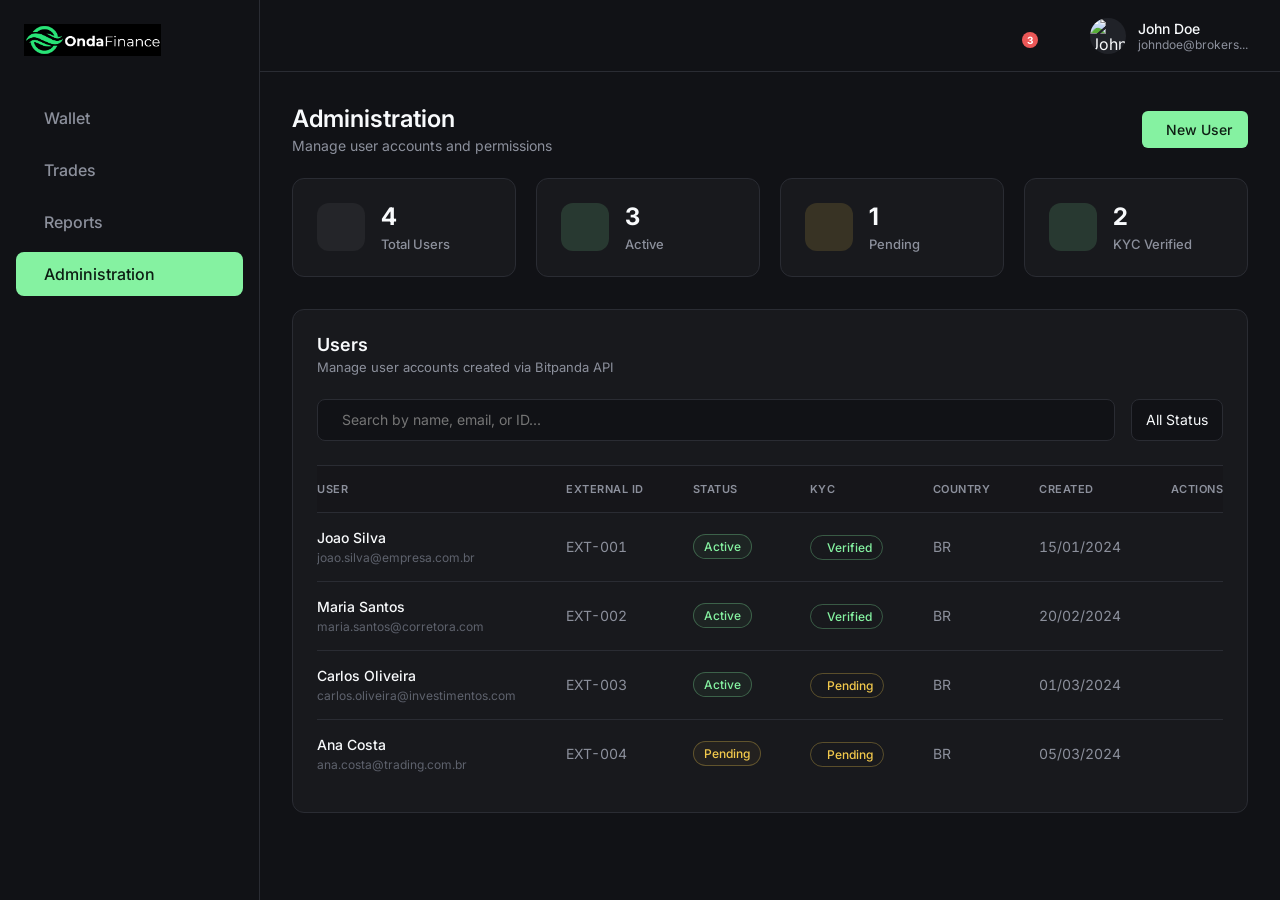
==== administration.html @ 4a670cb3 "v1" ====
<!DOCTYPE html>
<html lang="en">
<head>
    <meta charset="UTF-8">
    <meta name="viewport" content="width=device-width, initial-scale=1.0">
    <title>OndaFinance Administration</title>
    <!-- Modern font -> Inter -->
    <link href="https://fonts.googleapis.com/css2?family=Inter:wght@400;500;600&display=swap" rel="stylesheet">
    <!-- Phosphor Icons for precise interface icons -->
    <script src="https://unpkg.com/@phosphor-icons/web"></script>
    <link rel="stylesheet" href="styles.css">
</head>
<body>
    <!-- Overlay for mobile sidebar -->
    <div class="sidebar-overlay" id="sidebarOverlay"></div>

    <!-- Sidebar Navigation -->
    <aside class="sidebar" id="sidebar">
        <div class="logo">
            <img src="logo.png" alt="OndaFinance" style="height: 32px; width: auto;">
        </div>
        <nav class="nav-menu">
            <a href="wallet.html" class="nav-item">
                <i class="ph ph-wallet"></i> Wallet
            </a>
            <a href="trades.html" class="nav-item">
                <i class="ph ph-chart-line-up"></i> Trades
            </a>
            <a href="reports.html" class="nav-item">
                <i class="ph ph-file-text"></i> Reports
            </a>
            <a href="administration.html" class="nav-item active">
                <i class="ph ph-users"></i> Administration
            </a>
        </nav>
    </aside>

    <!-- Main Interface -->
    <main class="main-content">
        <!-- Top Header Profile -->
        <header class="header">
            <button class="mobile-menu-btn" id="mobileMenuBtn">
                <i class="ph ph-list" style="font-size: 24px;"></i>
            </button>
            <div class="header-actions">
                <div class="notification-wrapper">
                    <button class="notification-btn" id="notificationBtn">
                        <i class="ph ph-bell"></i>
                        <span class="notification-badge">3</span>
                    </button>
                    <!-- Notification Dropdown -->
                    <div class="notification-dropdown" id="notificationDropdown">
                        <div class="dropdown-header">
                            <h3>Notifications</h3>
                            <button class="mark-all-read">Mark all as read</button>
                        </div>
                        <div class="dropdown-body">
                            <div class="notification-item unread">
                                <div class="notif-icon notif-green"><i class="ph ph-check-circle"></i></div>
                                <div class="notif-content">
                                    <p><strong>KYC Approved</strong></p>
                                    <p class="notif-desc">Joao Silva's verification was successful.</p>
                                    <span class="notif-time">2 mins ago</span>
                                </div>
                            </div>
                            <div class="notification-item unread">
                                <div class="notif-icon notif-yellow"><i class="ph ph-arrows-clockwise"></i></div>
                                <div class="notif-content">
                                    <p><strong>Fiat Deposit Pending</strong></p>
                                    <p class="notif-desc">€5,000.00 deposit is processing.</p>
                                    <span class="notif-time">1 hour ago</span>
                                </div>
                            </div>
                            <div class="notification-item unread">
                                <div class="notif-icon notif-blue"><i class="ph ph-arrows-left-right"></i></div>
                                <div class="notif-content">
                                    <p><strong>Swap Executed</strong></p>
                                    <p class="notif-desc">Successfully swapped 0.5 BTC to ETH.</p>
                                    <span class="notif-time">3 hours ago</span>
                                </div>
                            </div>
                        </div>
                        <div class="dropdown-footer">
                            <a href="#">View all notifications</a>
                        </div>
                    </div>
                </div>
                <button class="theme-toggle">
                    <i class="ph ph-sun" style="font-size: 20px;"></i>
                </button>
                <div class="user-profile">
                    <img src="https://i.pravatar.cc/150?u=johndoe" alt="John Doe" class="avatar">
                    <div class="user-info">
                        <span class="user-name">John Doe</span>
                        <span class="user-email">johndoe@brokers...</span>
                    </div>
                </div>
            </div>
        </header>

        <div class="dashboard-content">
            <!-- Header Panel Info -->
            <div class="page-header" style="margin-bottom: 24px;">
                <div>
                    <h1 class="page-title">Administration</h1>
                    <p style="color: var(--text-secondary); font-size: 14px; margin-top: 4px;">Manage user accounts and permissions</p>
                </div>
                <div class="page-actions">
                    <button class="btn btn-primary" id="openNewUserBtn">
                        <i class="ph ph-plus"></i> New User
                    </button>
                </div>
            </div>

            <!-- Stats KPI Cards -->
            <div class="kpi-grid">
                <div class="kpi-card">
                    <div class="kpi-icon kpi-gray">
                        <i class="ph ph-users"></i>
                    </div>
                    <div class="kpi-info">
                        <h3>4</h3>
                        <p>Total Users</p>
                    </div>
                </div>
                <div class="kpi-card">
                    <div class="kpi-icon kpi-green">
                        <i class="ph ph-check-circle"></i>
                    </div>
                    <div class="kpi-info">
                        <h3>3</h3>
                        <p>Active</p>
                    </div>
                </div>
                <div class="kpi-card">
                    <div class="kpi-icon kpi-yellow">
                        <i class="ph ph-clock"></i>
                    </div>
                    <div class="kpi-info">
                        <h3>1</h3>
                        <p>Pending</p>
                    </div>
                </div>
                <div class="kpi-card">
                    <div class="kpi-icon kpi-green">
                        <i class="ph ph-shield-check"></i>
                    </div>
                    <div class="kpi-info">
                        <h3>2</h3>
                        <p>KYC Verified</p>
                    </div>
                </div>
            </div>

            <!-- Users Panel -->
            <div class="panel users-panel" style="margin-top: 32px; padding: 24px;">
                <div style="margin-bottom: 24px;">
                    <h2 class="section-title" style="margin-bottom: 4px;">Users</h2>
                    <p style="color: var(--text-secondary); font-size: 13px;">Manage user accounts created via Bitpanda API</p>
                </div>
                
                <!-- Search and Filters -->
                <div class="filters-grid" style="margin-bottom: 24px;">
                    <div class="filter-group" style="flex: 2;">
                        <div class="input-with-icon">
                            <i class="ph ph-magnifying-glass"></i>
                            <input type="text" placeholder="Search by name, email, or ID...">
                        </div>
                    </div>
                    
                    <div class="filter-group" style="max-width: 200px; flex: unset;">
                        <div class="filter-input-wrapper">
                            <select class="filter-input">
                                <option>All Status</option>
                                <option>Active</option>
                                <option>Pending</option>
                            </select>
                            <i class="ph ph-caret-down"></i>
                        </div>
                    </div>
                </div>
                
                <div class="table-container table-flush">
                    <table>
                        <thead>
                            <tr>
                                <th>User</th>
                                <th>External ID</th>
                                <th>Status</th>
                                <th>KYC</th>
                                <th>Country</th>
                                <th>Created</th>
                                <th>Actions</th>
                            </tr>
                        </thead>
                        <tbody>
                            <tr>
                                <td>
                                    <div class="user-td-info">
                                        <span class="user-td-name">Joao Silva</span>
                                        <span class="user-td-email">joao.silva@empresa.com.br</span>
                                    </div>
                                </td>
                                <td>EXT-001</td>
                                <td><span class="badge-outline badge-green">Active</span></td>
                                <td><span class="badge-icon badge-green"><i class="ph ph-check-circle"></i> Verified</span></td>
                                <td>BR</td>
                                <td>15/01/2024</td>
                                <td class="actions-td"><button class="btn-icon"><i class="ph ph-dots-three"></i></button></td>
                            </tr>
                            <tr>
                                <td>
                                    <div class="user-td-info">
                                        <span class="user-td-name">Maria Santos</span>
                                        <span class="user-td-email">maria.santos@corretora.com</span>
                                    </div>
                                </td>
                                <td>EXT-002</td>
                                <td><span class="badge-outline badge-green">Active</span></td>
                                <td><span class="badge-icon badge-green"><i class="ph ph-check-circle"></i> Verified</span></td>
                                <td>BR</td>
                                <td>20/02/2024</td>
                                <td class="actions-td"><button class="btn-icon"><i class="ph ph-dots-three"></i></button></td>
                            </tr>
                            <tr>
                                <td>
                                    <div class="user-td-info">
                                        <span class="user-td-name">Carlos Oliveira</span>
                                        <span class="user-td-email">carlos.oliveira@investimentos.com</span>
                                    </div>
                                </td>
                                <td>EXT-003</td>
                                <td><span class="badge-outline badge-green">Active</span></td>
                                <td><span class="badge-icon badge-yellow"><i class="ph ph-clock"></i> Pending</span></td>
                                <td>BR</td>
                                <td>01/03/2024</td>
                                <td class="actions-td"><button class="btn-icon"><i class="ph ph-dots-three"></i></button></td>
                            </tr>
                            <tr>
                                <td>
                                    <div class="user-td-info">
                                        <span class="user-td-name">Ana Costa</span>
                                        <span class="user-td-email">ana.costa@trading.com.br</span>
                                    </div>
                                </td>
                                <td>EXT-004</td>
                                <td><span class="badge-outline badge-yellow">Pending</span></td>
                                <td><span class="badge-icon badge-yellow"><i class="ph ph-clock"></i> Pending</span></td>
                                <td>BR</td>
                                <td>05/03/2024</td>
                                <td class="actions-td"><button class="btn-icon"><i class="ph ph-dots-three"></i></button></td>
                            </tr>
                        </tbody>
                    </table>
                </div>
            </div>
        </div>
    </main>

    <!-- New User Modal overlay -->
    <div class="modal-overlay" id="newUserModal">
        <div class="modal w-500">
            <div class="modal-header">
                <div>
                    <h2>Create New User</h2>
                    <p>Create a new user account in Bitpanda system</p>
                </div>
                <button class="modal-close" id="closeModalBtn"><i class="ph ph-x"></i></button>
            </div>
            
            <div class="modal-body">
                <div class="form-group">
                    <label>External ID (Optional)</label>
                    <input type="text" class="text-input" placeholder="Your internal reference ID">
                    <span class="input-hint">Unique identifier from your system for this user</span>
                </div>

                <div class="form-row">
                    <div class="form-group" style="flex: 1;">
                        <label>First Name *</label>
                        <input type="text" class="text-input" placeholder="John">
                    </div>
                    <div class="form-group" style="flex: 1;">
                        <label>Last Name *</label>
                        <input type="text" class="text-input" placeholder="Doe">
                    </div>
                </div>

                <div class="form-group">
                    <label>Email *</label>
                    <div class="input-with-icon">
                        <i class="ph ph-envelope-simple"></i>
                        <input type="email" placeholder="user@example.com">
                    </div>
                </div>

                <div class="form-group">
                    <label>Phone *</label>
                    <div class="input-with-icon">
                        <i class="ph ph-phone"></i>
                        <input type="tel" placeholder="+5511999999999">
                    </div>
                    <span class="input-hint">E.164 format required (e.g., +5511999999999)</span>
                </div>

                <div class="form-row">
                    <div class="form-group" style="flex: 1;">
                        <label>Country *</label>
                        <div class="filter-input-wrapper">
                            <select class="filter-input" style="padding-left: 36px;">
                                <option>Select</option>
                            </select>
                            <i class="ph ph-globe" style="left: 12px; right: auto;"></i>
                            <i class="ph ph-caret-down"></i>
                        </div>
                    </div>
                    <div class="form-group" style="flex: 1;">
                        <label>Language *</label>
                        <div class="filter-input-wrapper">
                            <select class="filter-input">
                                <option>Select</option>
                            </select>
                            <i class="ph ph-caret-down"></i>
                        </div>
                    </div>
                </div>

                <div class="alert-box">
                    <i class="ph ph-info"></i>
                    <p>The user will receive a verification email. KYC verification will be required before they can perform transactions.</p>
                </div>
            </div>
            
            <div class="modal-footer">
                <button class="btn btn-dark w-100" id="cancelUserBtn">Cancel</button>
                <button class="btn btn-green-muted w-100">Create User</button>
            </div>
        </div>
    </div>

    <script>
        const mobileMenuBtn = document.getElementById('mobileMenuBtn');
        const sidebar = document.getElementById('sidebar');
        const sidebarOverlay = document.getElementById('sidebarOverlay');

        function toggleSidebar() {
            sidebar.classList.toggle('open');
            sidebarOverlay.classList.toggle('open');
        }

        mobileMenuBtn.addEventListener('click', toggleSidebar);
        sidebarOverlay.addEventListener('click', toggleSidebar);

        // Modal Logic
        const newUserModal = document.getElementById('newUserModal');
        const openNewUserBtn = document.getElementById('openNewUserBtn');
        const closeModalBtn = document.getElementById('closeModalBtn');
        const cancelUserBtn = document.getElementById('cancelUserBtn');

        function toggleModal() {
            newUserModal.classList.toggle('open');
        }

        openNewUserBtn.addEventListener('click', toggleModal);
        closeModalBtn.addEventListener('click', toggleModal);
        cancelUserBtn.addEventListener('click', toggleModal);

        // Close on overlay click
        newUserModal.addEventListener('click', (e) => {
            if (e.target === newUserModal) {
                toggleModal();
            }
        });

        // Notification dropdown logic
        const notificationBtn = document.getElementById('notificationBtn');
        const notificationDropdown = document.getElementById('notificationDropdown');

        function toggleNotifications(e) {
            e.stopPropagation();
            notificationDropdown.classList.toggle('show');
        }

        if (notificationBtn) {
            notificationBtn.addEventListener('click', toggleNotifications);
        }

        // Close dropdown when clicking outside
        document.addEventListener('click', function(e) {
            if (notificationBtn && notificationDropdown) {
                if (!notificationBtn.contains(e.target) && !notificationDropdown.contains(e.target)) {
                    notificationDropdown.classList.remove('show');
                }
            }
        });
    </script>
</body>
</html>
---- styles.css ----
:root {
  --bg-main: #111216; 
  --bg-panel: #18191d;
  --bg-surface: #202228;
  --text-primary: #f8fafc;
  --text-secondary: #8c909c;
  --text-muted: #5e626d;
  --accent-green: #85f2a1;
  --accent-green-dim: rgba(133, 242, 161, 0.15);
  --accent-yellow: #f2c94c;
  --accent-yellow-dim: rgba(242, 201, 76, 0.15);
  --accent-red: #eb5757;
  --accent-red-dim: rgba(235, 87, 87, 0.15);
  --accent-orange: #f2994a;
  --border-color: #2a2c33;
}

* {
  box-sizing: border-box;
  margin: 0;
  padding: 0;
  font-family: 'Inter', system-ui, -apple-system, sans-serif;
}

body {
  background-color: var(--bg-main);
  color: var(--text-primary);
  display: flex;
  height: 100vh;
  overflow: hidden;
}

::-webkit-scrollbar {
  width: 8px;
  height: 8px;
}

::-webkit-scrollbar-track {
  background: var(--bg-main); 
}

::-webkit-scrollbar-thumb {
  background: var(--bg-surface); 
  border-radius: 4px;
}

::-webkit-scrollbar-thumb:hover {
  background: var(--border-color); 
}

/* Sidebar */
.sidebar {
  width: 260px;
  background-color: var(--bg-main);
  border-right: 1px solid var(--border-color);
  padding: 24px 16px;
  display: flex;
  flex-direction: column;
}

.logo {
  display: flex;
  align-items: center;
  gap: 12px;
  font-size: 20px;
  font-weight: 600;
  margin-bottom: 40px;
  padding: 0 8px;
  color: var(--text-primary);
}

.nav-menu {
  display: flex;
  flex-direction: column;
  gap: 8px;
}

.nav-item {
  display: flex;
  align-items: center;
  gap: 12px;
  padding: 12px 16px;
  border-radius: 8px;
  color: var(--text-secondary);
  text-decoration: none;
  font-weight: 500;
  transition: all 0.2s;
}

.nav-item i {
  font-size: 20px;
}

.nav-item:hover {
  background-color: var(--bg-surface);
  color: var(--text-primary);
}

.nav-item.active {
  background-color: var(--accent-green);
  color: #0d1e13;
}

/* Main Content */
.main-content {
  flex: 1;
  display: flex;
  flex-direction: column;
  overflow-y: auto;
}

/* Header */
.header {
  height: 72px;
  border-bottom: 1px solid var(--border-color);
  display: flex;
  justify-content: space-between;
  align-items: center;
  padding: 0 32px;
  background-color: var(--bg-main);
  flex-shrink: 0;
}

.mobile-menu-btn {
  display: none;
  background: none;
  border: none;
  color: var(--text-primary);
  cursor: pointer;
  padding: 8px;
}

.header-actions {
  display: flex;
  align-items: center;
  gap: 24px;
  margin-left: auto;
}

.theme-toggle {
  background: none;
  border: none;
  color: var(--text-secondary);
  cursor: pointer;
  display: flex;
  align-items: center;
  justify-content: center;
  transition: color 0.2s;
}

.theme-toggle:hover {
  color: var(--text-primary);
}

.user-profile {
  display: flex;
  align-items: center;
  gap: 12px;
}

.avatar {
  width: 36px;
  height: 36px;
  border-radius: 50%;
  background-color: var(--bg-surface);
  object-fit: cover;
}

.user-info {
  display: flex;
  flex-direction: column;
}

.user-name {
  font-size: 14px;
  font-weight: 500;
  color: var(--text-primary);
}

.user-email {
  font-size: 12px;
  color: var(--text-secondary);
}

/* Dashboard Content */
.dashboard-content {
  padding: 32px;
  max-width: 1400px;
}

.panel {
  background-color: var(--bg-panel);
  border-radius: 12px;
  border: 1px solid var(--border-color);
}

.header-panel {
  padding: 24px 32px;
  margin-bottom: 32px;
}

.page-header {
  display: flex;
  justify-content: space-between;
  align-items: center;
  margin-bottom: 32px;
}

.page-title {
  font-size: 24px;
  font-weight: 600;
  color: var(--text-primary);
}

.page-actions {
  display: flex;
  gap: 12px;
}

.btn {
  display: flex;
  align-items: center;
  gap: 8px;
  padding: 10px 16px;
  border-radius: 6px;
  font-size: 14px;
  font-weight: 500;
  cursor: pointer;
  border: none;
  transition: all 0.2s;
}

.btn i {
  font-size: 16px;
}

.btn-primary {
  background-color: var(--accent-green);
  color: #0d1e13;
}

.btn-primary:hover {
  background-color: #6ee7b7;
}

.btn-secondary {
  background-color: transparent;
  color: var(--text-primary);
  border: 1px solid var(--border-color);
}

.btn-secondary:hover {
  background-color: var(--bg-surface);
}

/* Filters */
.filters-grid {
  display: flex;
  flex-wrap: wrap;
  gap: 16px;
  align-items: flex-end;
}

.filter-group {
  display: flex;
  flex-direction: column;
  gap: 8px;
}

.filter-label {
  font-size: 12px;
  color: var(--text-secondary);
  font-weight: 500;
}

.filter-input-wrapper {
  position: relative;
  display: flex;
  align-items: center;
}

.filter-input-wrapper i {
  position: absolute;
  right: 12px;
  pointer-events: none;
  color: var(--text-secondary);
}

.filter-input {
  background-color: var(--bg-main);
  border: 1px solid var(--border-color);
  color: var(--text-primary);
  padding: 0 14px;
  border-radius: 8px;
  font-size: 14px;
  width: 100%;
  appearance: none;
  height: 42px;
  cursor: pointer;
}

.filter-input:focus {
  outline: 1px solid var(--accent-green);
  border-color: var(--accent-green);
}

.input-with-icon {
  display: flex;
  align-items: center;
  gap: 10px;
  padding: 0 14px; 
  height: 42px;
  background-color: var(--bg-main);
  border: 1px solid var(--border-color);
  border-radius: 8px;
}

.input-with-icon:focus-within {
  outline: 1px solid var(--accent-green);
  border-color: var(--accent-green);
}

.input-with-icon i {
  color: var(--text-secondary);
  font-size: 16px;
}

.input-with-icon input {
  background: transparent;
  border: none;
  color: var(--text-primary);
  outline: none;
  width: 100%;
  height: 100%;
  font-size: 14px;
}

.input-with-icon span {
  font-size: 14px;
  color: var(--text-secondary);
}

/* Table */
.section-title {
  font-size: 18px;
  font-weight: 600;
  margin-bottom: 16px;
}

.table-container {
  overflow-x: auto;
}

table {
  width: 100%;
  border-collapse: collapse;
  text-align: left;
}

th {
  padding: 16px 24px;
  font-size: 11px;
  font-weight: 600;
  color: var(--text-secondary);
  text-transform: uppercase;
  border-bottom: 1px solid var(--border-color);
  white-space: nowrap;
  letter-spacing: 0.5px;
}

td {
  padding: 16px 24px;
  font-size: 14px;
  border-bottom: 1px solid var(--border-color);
  white-space: nowrap;
  color: var(--text-secondary);
  font-variant-numeric: tabular-nums;
}

tbody tr:last-child td {
  border-bottom: none;
}

tbody tr:hover {
  background-color: rgba(255, 255, 255, 0.02);
}

.col-client-text { font-weight: 500; color: var(--text-primary); }
.col-pair { color: var(--text-primary); }

/* Badges */
.badge {
  display: inline-flex;
  padding: 4px 10px;
  border-radius: 4px;
  font-size: 11px;
  font-weight: 700;
  text-transform: uppercase;
  letter-spacing: 0.5px;
}

.badge-pending {
  background-color: var(--accent-yellow-dim);
  color: var(--accent-yellow);
}

.badge-completed {
  background-color: var(--accent-green-dim);
  color: var(--accent-green);
}

.badge-failed {
  background-color: var(--accent-red-dim);
  color: var(--accent-red);
}

/* Provider Tag */
.provider-tag {
  color: var(--accent-orange);
  font-size: 13px;
  font-weight: 500;
  background-color: rgba(242, 153, 74, 0.1);
  padding: 4px 10px;
  border-radius: 4px;
}

/* Responsive */
.sidebar-overlay {
  position: fixed;
  top: 0;
  left: 0;
  width: 100%;
  height: 100%;
  background: rgba(0, 0, 0, 0.6);
  backdrop-filter: blur(2px);
  z-index: 90;
  display: none;
  opacity: 0;
  transition: opacity 0.3s ease;
}

.sidebar-overlay.open {
  display: block;
  opacity: 1;
}

@media (max-width: 1024px) {
  .sidebar {
    position: fixed;
    left: -260px;
    top: 0;
    bottom: 0;
    z-index: 100;
    transition: left 0.3s ease;
  }
  
  .sidebar.open {
    left: 0;
  }
  
  .mobile-menu-btn {
    display: block;
  }
  
  .header {
    padding: 0 24px;
  }
}

@media (max-width: 768px) {
  .dashboard-content {
    padding: 16px;
  }
  
  .header-panel {
    padding: 20px;
  }

  .page-header {
    flex-direction: column;
    align-items: flex-start;
    gap: 16px;
  }
  
  .filters-grid {
    flex-direction: column;
    align-items: stretch;
  }
  
  .filter-group {
    flex: 1 !important;
  }
}

/* Drawer / Modal */
.drawer-overlay {
  position: fixed;
  top: 0;
  left: 0;
  width: 100%;
  height: 100%;
  background: rgba(0, 0, 0, 0.4);
  backdrop-filter: blur(2px);
  z-index: 200;
  display: flex;
  justify-content: flex-end;
  opacity: 0;
  pointer-events: none;
  transition: opacity 0.3s ease;
}

.drawer-overlay.open {
  opacity: 1;
  pointer-events: auto;
}

.drawer {
  width: 420px;
  max-width: 100%;
  background-color: var(--bg-panel);
  height: 100%;
  border-left: 1px solid var(--border-color);
  display: flex;
  flex-direction: column;
  transform: translateX(100%);
  transition: transform 0.3s ease;
  box-shadow: -4px 0 24px rgba(0, 0, 0, 0.2);
}

.drawer-overlay.open .drawer {
  transform: translateX(0);
}

.drawer-body {
  padding: 24px;
  flex: 1;
  overflow-y: auto;
  display: flex;
  flex-direction: column;
  gap: 20px;
}

.drawer-body::-webkit-scrollbar {
  width: 6px;
}
.drawer-body::-webkit-scrollbar-thumb {
  background: var(--bg-surface);
  border-radius: 3px;
}

.drawer-footer {
  padding: 20px 24px;
  border-top: 1px solid var(--border-color);
  display: flex;
  gap: 16px;
}

.w-100 {
  flex: 1;
  justify-content: center;
}

/* Drawer Form Elements */
.form-group {
  display: flex;
  flex-direction: column;
  gap: 10px;
}

.form-group label {
  font-size: 13px;
  color: var(--text-secondary);
  font-weight: 500;
}

.form-row {
  display: flex;
  gap: 16px;
}

.text-input {
  background-color: var(--bg-main);
  border: 1px solid var(--border-color);
  color: var(--text-primary);
  padding: 0 14px;
  border-radius: 8px;
  font-size: 14px;
  width: 100%;
  height: 42px;
  font-family: inherit;
  transition: all 0.2s;
}

.text-input:focus {
  outline: 1px solid var(--accent-green);
  border-color: var(--accent-green);
}

.toggle-group {
  display: flex;
  background-color: var(--bg-main);
  border-radius: 8px;
  padding: 4px;
  gap: 4px;
}

.toggle-btn {
  flex: 1;
  background: transparent;
  border: none;
  color: var(--text-secondary);
  padding: 10px 0;
  border-radius: 6px;
  font-size: 14px;
  font-weight: 500;
  cursor: pointer;
  transition: all 0.2s;
}

.toggle-btn:hover {
  color: var(--text-primary);
}

.toggle-btn.active-green {
  background-color: var(--accent-green);
  color: #0d1e13;
}

.toggle-group-outline {
  display: flex;
  gap: 8px;
}

.toggle-btn-outline {
  flex: 1;
  background-color: var(--bg-surface);
  border: 1px solid transparent;
  color: var(--text-secondary);
  padding: 12px 0;
  border-radius: 8px;
  font-size: 14px;
  font-weight: 500;
  cursor: pointer;
  transition: all 0.2s;
}

.toggle-btn-outline:hover {
  background-color: var(--bg-main);
  color: var(--text-primary);
}

.toggle-btn-outline.active {
  background-color: rgba(133, 242, 161, 0.08);
  border-color: var(--accent-green);
  color: var(--accent-green);
}

/* Quote Preview */
.quote-preview {
  background-color: var(--bg-surface);
  border-radius: 12px;
  padding: 20px;
  margin-top: 4px;
  display: flex;
  flex-direction: column;
  gap: 10px;
}

.quote-preview h4 {
  font-size: 14px;
  font-weight: 600;
  margin-bottom: 6px;
  color: var(--text-primary);
}

.quote-row {
  display: flex;
  justify-content: space-between;
  font-size: 13px;
  color: var(--text-secondary);
}

.quote-row.highlight-green span:last-child {
  color: var(--accent-green);
}

.total-row {
  font-size: 14px;
  font-weight: 600;
  color: var(--text-primary);
}

.text-green {
  color: var(--accent-green) !important;
}

.btn-dark {
  background-color: var(--bg-main);
  border: 1px solid var(--border-color);
  color: var(--text-primary);
}

.btn-dark:hover {
  background-color: var(--bg-surface);
}

.btn-green-muted {
  background-color: #437a56; 
  color: #fff;
  border: none;
}
.btn-green-muted:hover {
  background-color: #519066;
}

/* Operation Toggles */
.toggle-btn.active-green {
  background-color: var(--accent-green);
  color: #0d1e13;
}
.toggle-btn.active-red {
  background-color: var(--accent-red);
  color: #fff;
}
.toggle-btn.active-purple {
  background-color: #8b5cf6;
  color: #fff;
}

/* Wallet Client Selection & Highlight */
.wallet-client-selector {
  display: flex;
  align-items: center;
  gap: 12px;
}

.wallet-client-selector .input-with-icon {
  width: 320px;
}

.selected-client-display {
  display: flex;
  align-items: center;
  gap: 10px;
  margin-top: 8px;
  color: var(--accent-green);
  font-weight: 500;
  font-size: 14px;
}

.selected-client-display i {
  font-size: 18px;
}

.selected-client-name {
  font-size: 20px;
  font-weight: 600;
  color: var(--text-primary);
  margin-left: 4px;
}

/* Quote Countdown */
.quote-countdown {
  display: flex;
  align-items: center;
  justify-content: space-between;
  margin-bottom: 8px;
}
.countdown-timer {
  background: rgba(133, 242, 161, 0.1);
  color: var(--accent-green);
  padding: 4px 10px;
  border-radius: 12px;
  font-size: 12px;
  font-weight: 600;
  display: flex;
  align-items: center;
  gap: 4px;
}
.countdown-timer i {
  font-size: 14px;
}
.countdown-timer.warning {
  background: rgba(242, 201, 76, 0.1);
  color: var(--accent-yellow);
}
.countdown-timer.expired {
  background: rgba(235, 87, 87, 0.1);
  color: var(--accent-red);
}

/* Administration KPI Cards */
.kpi-grid {
  display: grid;
  grid-template-columns: repeat(auto-fit, minmax(200px, 1fr));
  gap: 20px;
  margin-bottom: 32px;
}

.kpi-card {
  background-color: var(--bg-panel);
  border: 1px solid var(--border-color);
  border-radius: 12px;
  padding: 24px;
  display: flex;
  align-items: center;
  gap: 16px;
}

.kpi-icon {
  width: 48px;
  height: 48px;
  border-radius: 12px;
  display: flex;
  align-items: center;
  justify-content: center;
  font-size: 24px;
}

.kpi-gray {
  background-color: rgba(255, 255, 255, 0.05);
  color: var(--text-secondary);
}

.kpi-green {
  background-color: var(--accent-green-dim);
  color: var(--accent-green);
}

.kpi-yellow {
  background-color: var(--accent-yellow-dim);
  color: var(--accent-yellow);
}

.kpi-info h3 {
  font-size: 24px;
  font-weight: 700;
  color: var(--text-primary);
  line-height: 1.2;
}

.kpi-info p {
  font-size: 13px;
  color: var(--text-secondary);
  font-weight: 500;
  margin-top: 4px;
}

/* Users Table specific styles */
.users-panel {
  padding-bottom: 0;
}

.table-flush table {
  margin: 0 -24px;
  width: calc(100% + 48px);
}

.users-panel th {
  padding-left: 24px;
  padding-right: 24px;
  border-top: 1px solid var(--border-color);
  background-color: rgba(0,0,0,0.1);
}

.users-panel td {
  padding-left: 24px;
  padding-right: 24px;
}

.user-td-info {
  display: flex;
  flex-direction: column;
  gap: 4px;
}

.user-td-name {
  color: var(--text-primary);
  font-weight: 500;
  font-size: 14px;
}

.user-td-email {
  color: var(--text-muted);
  font-size: 12px;
}

.badge-outline {
  display: inline-flex;
  align-items: center;
  padding: 4px 10px;
  border-radius: 16px;
  font-size: 12px;
  font-weight: 500;
  border: 1px solid transparent;
  background-color: transparent;
}

.badge-outline.badge-green {
  border-color: rgba(133, 242, 161, 0.3);
  color: var(--accent-green);
  background-color: rgba(133, 242, 161, 0.05);
}

.badge-outline.badge-yellow {
  border-color: rgba(242, 201, 76, 0.3);
  color: var(--accent-yellow);
  background-color: rgba(242, 201, 76, 0.05);
}

.badge-icon {
  display: inline-flex;
  align-items: center;
  gap: 6px;
  padding: 4px 10px;
  border-radius: 16px;
  font-size: 12px;
  font-weight: 500;
  border: 1px solid transparent;
}

.badge-icon i {
  font-size: 14px;
}

.badge-icon.badge-green {
  border-color: rgba(133, 242, 161, 0.3);
  color: var(--accent-green);
}

.badge-icon.badge-yellow {
  border-color: rgba(242, 201, 76, 0.3);
  color: var(--accent-yellow);
}

.actions-td {
  text-align: right;
  width: 60px;
}

.btn-icon {
  background: transparent;
  border: none;
  color: var(--text-secondary);
  cursor: pointer;
  padding: 4px;
  border-radius: 4px;
  transition: all 0.2s;
  display: inline-flex;
  align-items: center;
  justify-content: center;
}

.btn-icon:hover {
  background-color: var(--bg-surface);
  color: var(--text-primary);
}

.btn-icon:hover {
  background-color: var(--bg-surface);
  color: var(--text-primary);
}

.btn-icon i {
  font-size: 20px;
}

/* Modals */
.modal-overlay {
  position: fixed;
  top: 0;
  left: 0;
  width: 100%;
  height: 100%;
  background: rgba(0, 0, 0, 0.6);
  backdrop-filter: blur(2px);
  z-index: 200;
  display: flex;
  align-items: center;
  justify-content: center;
  opacity: 0;
  pointer-events: none;
  transition: opacity 0.2s ease;
  padding: 24px;
}

.modal-overlay.open {
  opacity: 1;
  pointer-events: auto;
}

.modal {
  background-color: var(--bg-panel);
  border-radius: 12px;
  border: 1px solid var(--border-color);
  width: 100%;
  max-width: 480px;
  display: flex;
  flex-direction: column;
  max-height: 90vh;
  box-shadow: 0 10px 30px rgba(0,0,0,0.3);
  transform: translateY(20px);
  transition: transform 0.2s ease;
}

.modal-overlay.open .modal {
  transform: translateY(0);
}

.w-500 {
  max-width: 500px;
}

.modal-header {
  padding: 24px;
  display: flex;
  justify-content: space-between;
  align-items: flex-start;
  border-bottom: 1px solid transparent; /* or var(--border-color) */
}

.modal-header h2 {
  font-size: 18px;
  font-weight: 600;
  color: var(--text-primary);
  margin-bottom: 6px;
}

.modal-header p {
  font-size: 14px;
  color: var(--text-secondary);
}

.modal-close {
  background: transparent;
  border: none;
  color: var(--text-secondary);
  cursor: pointer;
  padding: 4px;
  font-size: 20px;
  display: flex;
  transition: color 0.2s;
}

.modal-close:hover {
  color: var(--text-primary);
}

.modal-body {
  padding: 0 24px;
  overflow-y: auto;
  display: flex;
  flex-direction: column;
  gap: 20px;
}

.modal-body::-webkit-scrollbar {
  width: 6px;
}
.modal-body::-webkit-scrollbar-thumb {
  background: var(--bg-surface);
  border-radius: 3px;
}

.input-hint {
  font-size: 12px;
  color: var(--text-muted);
}

.alert-box {
  display: flex;
  gap: 12px;
  background-color: var(--bg-surface);
  padding: 16px;
  border-radius: 8px;
  align-items: flex-start;
  margin-top: 8px;
}

.alert-box i {
  color: var(--text-secondary);
  font-size: 18px;
  flex-shrink: 0;
}

.alert-box p {
  font-size: 13px;
  color: var(--text-secondary);
  line-height: 1.5;
}

.modal-footer {
  padding: 24px;
  display: flex;
  gap: 16px;
  margin-top: auto;
}

/* Reports Specific Styles */
.reports-grid {
  display: grid;
  grid-template-columns: repeat(auto-fit, minmax(200px, 1fr));
  gap: 20px;
  margin-bottom: 32px;
}

.report-card {
  background-color: var(--bg-panel);
  border: 1px solid var(--border-color);
  border-radius: 12px;
  padding: 32px 24px;
  display: flex;
  flex-direction: column;
  align-items: center;
  justify-content: center;
  text-align: center;
  gap: 16px;
  transition: all 0.2s;
  cursor: pointer;
}

.report-card:hover {
  background-color: var(--bg-surface);
  border-color: rgba(133, 242, 161, 0.3);
}

.report-icon {
  width: 48px;
  height: 48px;
  border-radius: 12px;
  background-color: rgba(133, 242, 161, 0.05);
  color: var(--accent-green);
  display: flex;
  align-items: center;
  justify-content: center;
  font-size: 24px;
}

.report-card p {
  font-size: 14px;
  font-weight: 500;
  color: var(--text-primary);
}

/* Reports Table Updates */
.report-td-name {
  display: flex;
  align-items: center;
  gap: 12px;
  color: var(--text-primary);
  font-weight: 500;
}

.report-td-icon {
  width: 32px;
  height: 32px;
  border-radius: 8px;
  background-color: rgba(255, 255, 255, 0.05);
  color: var(--text-secondary);
  display: flex;
  align-items: center;
  justify-content: center;
  font-size: 16px;
}

.btn-sm {
  padding: 6px 10px;
  font-size: 12px;
  border-radius: 4px;
}

.action-buttons-group {
  display: flex;
  gap: 8px;
  justify-content: flex-end;
}

.badge-outline.badge-red {
  border-color: rgba(235, 87, 87, 0.3);
  color: var(--accent-red);
  background-color: rgba(235, 87, 87, 0.05);
}

/* Notifications Dropdown */
.notification-wrapper {
  position: relative;
}

.notification-btn {
  background: transparent;
  border: none;
  color: var(--text-secondary);
  font-size: 24px;
  cursor: pointer;
  padding: 8px;
  border-radius: 50%;
  display: flex;
  align-items: center;
  justify-content: center;
  transition: all 0.2s;
  position: relative;
}

.notification-btn:hover {
  background-color: var(--bg-surface);
  color: var(--text-primary);
}

.notification-badge {
  position: absolute;
  top: 4px;
  right: 4px;
  background-color: var(--accent-red);
  color: #fff;
  font-size: 10px;
  font-weight: 700;
  height: 16px;
  width: 16px;
  display: flex;
  align-items: center;
  justify-content: center;
  border-radius: 50%;
  border: 2px solid var(--bg-base);
}

.notification-dropdown {
  position: absolute;
  top: 100%;
  right: 0;
  margin-top: 12px;
  width: 320px;
  background-color: var(--bg-panel);
  border: 1px solid var(--border-color);
  border-radius: 12px;
  box-shadow: 0 10px 30px rgba(0,0,0,0.5);
  display: none; /* hidden by default */
  flex-direction: column;
  z-index: 100;
  opacity: 0;
  transform: translateY(-10px);
  transition: opacity 0.2s, transform 0.2s;
}

.notification-dropdown.show {
  display: flex;
  opacity: 1;
  transform: translateY(0);
}

.dropdown-header {
  padding: 16px 20px;
  border-bottom: 1px solid var(--border-color);
  display: flex;
  justify-content: space-between;
  align-items: center;
}

.dropdown-header h3 {
  font-size: 14px;
  font-weight: 600;
  color: var(--text-primary);
}

.mark-all-read {
  background: none;
  border: none;
  color: var(--accent-green);
  font-size: 12px;
  font-weight: 500;
  cursor: pointer;
}

.mark-all-read:hover {
  text-decoration: underline;
}

.dropdown-body {
  max-height: 300px;
  overflow-y: auto;
}

.dropdown-body::-webkit-scrollbar {
  width: 4px;
}
.dropdown-body::-webkit-scrollbar-thumb {
  background: var(--bg-surface);
  border-radius: 2px;
}

.notification-item {
  padding: 16px 20px;
  display: flex;
  gap: 12px;
  border-bottom: 1px solid var(--border-color);
  transition: background-color 0.2s;
}

.notification-item:hover {
  background-color: rgba(255, 255, 255, 0.02);
}

.notification-item.unread {
  background-color: rgba(133, 242, 161, 0.03);
}

.notif-icon {
  width: 32px;
  height: 32px;
  border-radius: 50%;
  display: flex;
  align-items: center;
  justify-content: center;
  font-size: 16px;
  flex-shrink: 0;
}

.notif-green {
  background-color: var(--accent-green-dim);
  color: var(--accent-green);
}

.notif-yellow {
  background-color: var(--accent-yellow-dim);
  color: var(--accent-yellow);
}

.notif-blue {
  background-color: rgba(66, 153, 225, 0.1);
  color: #4299e1;
}

.notif-content p {
  font-size: 13px;
  color: var(--text-primary);
  margin-bottom: 4px;
}

.notif-desc {
  color: var(--text-secondary) !important;
  font-size: 12px !important;
  line-height: 1.4;
}

.notif-time {
  font-size: 11px;
  color: var(--text-muted);
  display: block;
  margin-top: 6px;
}

.dropdown-footer {
  padding: 12px;
  text-align: center;
  border-top: 1px solid var(--border-color);
}

.dropdown-footer a {
  color: var(--text-secondary);
  font-size: 13px;
  font-weight: 500;
  text-decoration: none;
}

.dropdown-footer a:hover {
  color: var(--text-primary);
}

/* Wallet & Portfolio Styles */
.user-inline-info {
  display: flex;
  align-items: center;
  gap: 12px;
}

.user-inline-info .avatar {
  width: 40px;
  height: 40px;
  border-radius: 50%;
  display: flex;
  align-items: center;
  justify-content: center;
  font-size: 20px;
}

.kpi-trend {
  display: flex;
  align-items: center;
  gap: 4px;
  font-size: 13px;
  font-weight: 500;
  margin-top: 8px;
}

.trend-up {
  color: var(--accent-green);
}

.trend-down {
  color: var(--accent-red);
}

.trend-neutral {
  color: var(--text-secondary);
}
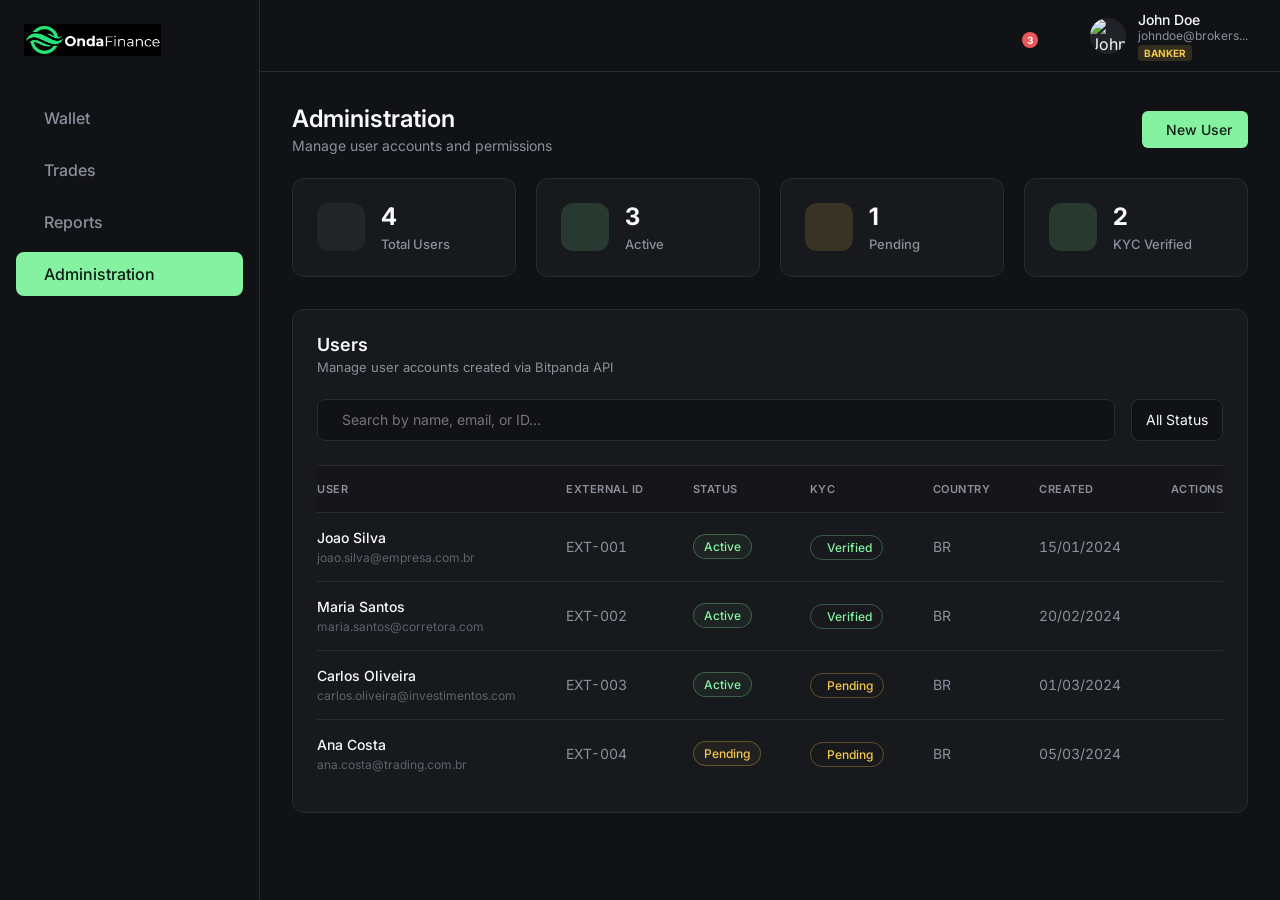
==== commit 990c0421: "v5" ====
--- a/administration.html
+++ b/administration.html
@@ -9,6 +9,7 @@
     <!-- Phosphor Icons for precise interface icons -->
     <script src="https://unpkg.com/@phosphor-icons/web"></script>
     <link rel="stylesheet" href="styles.css">
+    <script src="global-sync.js" defer></script>
 </head>
 <body>
     <!-- Overlay for mobile sidebar -->
@@ -257,86 +258,7 @@
         </div>
     </main>
 
-    <!-- New User Modal overlay -->
-    <div class="modal-overlay" id="newUserModal">
-        <div class="modal w-500">
-            <div class="modal-header">
-                <div>
-                    <h2>Create New User</h2>
-                    <p>Create a new user account in Bitpanda system</p>
-                </div>
-                <button class="modal-close" id="closeModalBtn"><i class="ph ph-x"></i></button>
-            </div>
-            
-            <div class="modal-body">
-                <div class="form-group">
-                    <label>External ID (Optional)</label>
-                    <input type="text" class="text-input" placeholder="Your internal reference ID">
-                    <span class="input-hint">Unique identifier from your system for this user</span>
-                </div>
-
-                <div class="form-row">
-                    <div class="form-group" style="flex: 1;">
-                        <label>First Name *</label>
-                        <input type="text" class="text-input" placeholder="John">
-                    </div>
-                    <div class="form-group" style="flex: 1;">
-                        <label>Last Name *</label>
-                        <input type="text" class="text-input" placeholder="Doe">
-                    </div>
-                </div>
-
-                <div class="form-group">
-                    <label>Email *</label>
-                    <div class="input-with-icon">
-                        <i class="ph ph-envelope-simple"></i>
-                        <input type="email" placeholder="user@example.com">
-                    </div>
-                </div>
-
-                <div class="form-group">
-                    <label>Phone *</label>
-                    <div class="input-with-icon">
-                        <i class="ph ph-phone"></i>
-                        <input type="tel" placeholder="+5511999999999">
-                    </div>
-                    <span class="input-hint">E.164 format required (e.g., +5511999999999)</span>
-                </div>
-
-                <div class="form-row">
-                    <div class="form-group" style="flex: 1;">
-                        <label>Country *</label>
-                        <div class="filter-input-wrapper">
-                            <select class="filter-input" style="padding-left: 36px;">
-                                <option>Select</option>
-                            </select>
-                            <i class="ph ph-globe" style="left: 12px; right: auto;"></i>
-                            <i class="ph ph-caret-down"></i>
-                        </div>
-                    </div>
-                    <div class="form-group" style="flex: 1;">
-                        <label>Language *</label>
-                        <div class="filter-input-wrapper">
-                            <select class="filter-input">
-                                <option>Select</option>
-                            </select>
-                            <i class="ph ph-caret-down"></i>
-                        </div>
-                    </div>
-                </div>
-
-                <div class="alert-box">
-                    <i class="ph ph-info"></i>
-                    <p>The user will receive a verification email. KYC verification will be required before they can perform transactions.</p>
-                </div>
-            </div>
-            
-            <div class="modal-footer">
-                <button class="btn btn-dark w-100" id="cancelUserBtn">Cancel</button>
-                <button class="btn btn-green-muted w-100">Create User</button>
-            </div>
-        </div>
-    </div>
+    <!-- Main Interface -->
 
     <script>
         const mobileMenuBtn = document.getElementById('mobileMenuBtn');
@@ -351,25 +273,10 @@
         mobileMenuBtn.addEventListener('click', toggleSidebar);
         sidebarOverlay.addEventListener('click', toggleSidebar);
 
-        // Modal Logic
-        const newUserModal = document.getElementById('newUserModal');
+        // New User Redirection
         const openNewUserBtn = document.getElementById('openNewUserBtn');
-        const closeModalBtn = document.getElementById('closeModalBtn');
-        const cancelUserBtn = document.getElementById('cancelUserBtn');
-
-        function toggleModal() {
-            newUserModal.classList.toggle('open');
-        }
-
-        openNewUserBtn.addEventListener('click', toggleModal);
-        closeModalBtn.addEventListener('click', toggleModal);
-        cancelUserBtn.addEventListener('click', toggleModal);
-
-        // Close on overlay click
-        newUserModal.addEventListener('click', (e) => {
-            if (e.target === newUserModal) {
-                toggleModal();
-            }
+        openNewUserBtn.addEventListener('click', () => {
+            window.location.href = 'onboarding.html';
         });
 
         // Notification dropdown logic
--- a/styles.css
+++ b/styles.css
@@ -1402,3 +1402,277 @@
 .trend-neutral {
   color: var(--text-secondary);
 }
+/* Custom Searchable Select */
+.custom-select-container {
+  position: relative;
+  width: 100%;
+}
+
+.custom-select-input-wrapper {
+  position: relative;
+  display: flex;
+  align-items: center;
+  background-color: var(--bg-main);
+  border: 1px solid var(--border-color);
+  border-radius: 8px;
+  height: 42px;
+  padding: 0 12px;
+  transition: all 0.2s;
+}
+
+.custom-select-input-wrapper:focus-within {
+  border-color: var(--accent-green);
+  box-shadow: 0 0 0 2px var(--accent-green-dim);
+}
+
+.custom-select-input-wrapper i.search-icon {
+  color: var(--text-muted);
+  font-size: 16px;
+  margin-right: 8px;
+}
+
+.custom-select-input-wrapper i.ph-caret-down {
+  color: var(--text-muted);
+  font-size: 14px;
+  margin-left: 8px;
+}
+
+.custom-select-search {
+  background: transparent;
+  border: none;
+  color: var(--text-primary);
+  font-size: 14px;
+  width: 100%;
+  outline: none;
+  height: 100%;
+}
+
+.custom-select-search::placeholder {
+  color: var(--text-muted);
+}
+
+.custom-select-dropdown {
+  position: absolute;
+  top: calc(100% + 4px);
+  left: 0;
+  width: 100%;
+  background-color: var(--bg-surface);
+  border: 1px solid var(--border-color);
+  border-radius: 8px;
+  max-height: 240px;
+  overflow-y: auto;
+  z-index: 1000;
+  display: none;
+  box-shadow: 0 8px 24px rgba(0, 0, 0, 0.3);
+}
+
+.custom-select-dropdown.show {
+  display: block;
+}
+
+.custom-select-item {
+  padding: 12px 16px;
+  font-size: 14px;
+  color: var(--text-secondary);
+  cursor: pointer;
+  transition: all 0.2s;
+  border-bottom: 1px solid rgba(255, 255, 255, 0.03);
+}
+
+.custom-select-item:last-child {
+  border-bottom: none;
+}
+
+.custom-select-item strong {
+  color: var(--text-primary);
+  margin-right: 4px;
+}
+
+.custom-select-item:hover {
+  background-color: rgba(133, 242, 161, 0.08);
+  color: var(--accent-green);
+}
+
+.custom-select-dropdown::-webkit-scrollbar {
+  width: 4px;
+}
+
+.custom-select-dropdown::-webkit-scrollbar-thumb {
+  background: var(--text-muted);
+  border-radius: 2px;
+}
+/* Banker Badge & Profile Highlight */
+.user-profile {
+  position: relative;
+}
+
+.banker-label {
+  background-color: var(--accent-yellow-dim);
+  color: var(--accent-yellow);
+  font-size: 10px;
+  font-weight: 700;
+  padding: 2px 6px;
+  border-radius: 4px;
+  text-transform: uppercase;
+  margin-top: 2px;
+  width: fit-content;
+}
+
+/* Global Client Highlight in Header */
+.header-client-info {
+  display: flex;
+  align-items: center;
+  gap: 16px;
+  padding: 8px 16px;
+  background-color: var(--bg-surface);
+  border-radius: 8px;
+  border: 1px solid var(--border-color);
+  margin-right: auto;
+  margin-left: 24px;
+}
+
+@media (max-width: 1200px) {
+  .header-client-info {
+    display: none; /* Hide on smaller screens to save space, or move elsewhere */
+  }
+}
+
+.header-client-label {
+  font-size: 11px;
+  color: var(--text-secondary);
+  text-transform: uppercase;
+  font-weight: 600;
+  letter-spacing: 0.5px;
+}
+
+.header-client-details {
+  display: flex;
+  align-items: center;
+  gap: 8px;
+}
+
+.header-client-name {
+  font-size: 14px;
+  font-weight: 600;
+  color: var(--accent-green);
+}
+
+.header-client-cpf {
+  font-size: 13px;
+  color: var(--text-muted);
+  font-family: 'Inter', monospace;
+}
+
+/* Wallet Search Results */
+.client-search-container {
+  position: relative;
+  width: 100%;
+}
+
+.client-results-dropdown {
+  position: absolute;
+  top: calc(100% + 4px);
+  left: 0;
+  width: 100%;
+  background-color: var(--bg-surface);
+  border: 1px solid var(--border-color);
+  border-radius: 8px;
+  max-height: 300px;
+  overflow-y: auto;
+  z-index: 1000;
+  display: none;
+  box-shadow: 0 8px 24px rgba(0, 0, 0, 0.4);
+}
+
+.client-results-dropdown.show {
+  display: block;
+}
+
+.client-result-item {
+  padding: 12px 16px;
+  cursor: pointer;
+  border-bottom: 1px solid var(--border-color);
+  transition: background-color 0.2s;
+}
+
+.client-result-item:hover {
+  background-color: rgba(133, 242, 161, 0.05);
+}
+
+.client-result-item:last-child {
+  border-bottom: none;
+}
+
+.client-result-name {
+  font-weight: 600;
+  color: var(--text-primary);
+  display: block;
+}
+
+
+/* Account Type Selection (used in Admin Modal and Onboarding) */
+.account-type-selection {
+    display: flex;
+    flex-direction: column;
+    gap: 16px;
+}
+
+.selection-card {
+    background: var(--bg-card);
+    border: 1px solid var(--border-color);
+    border-radius: 12px;
+    padding: 20px;
+    display: flex;
+    align-items: center;
+    gap: 20px;
+    cursor: pointer;
+    transition: all 0.2s ease;
+}
+
+.selection-card:hover {
+    border-color: var(--accent-green);
+    background: rgba(0, 255, 149, 0.05);
+    transform: translateY(-2px);
+}
+
+.selection-icon {
+    width: 48px;
+    height: 48px;
+    background: var(--accent-green-dim);
+    color: var(--accent-green);
+    border-radius: 12px;
+    display: flex;
+    align-items: center;
+    justify-content: center;
+    font-size: 24px;
+}
+
+.selection-info {
+    flex: 1;
+}
+
+.selection-info h3 {
+    font-size: 16px;
+    font-weight: 600;
+    color: var(--text-primary);
+    margin-bottom: 4px;
+}
+
+.selection-info p {
+    font-size: 13px;
+    color: var(--text-secondary);
+}
+
+.selection-card .ph-caret-right {
+    color: var(--text-muted);
+    font-size: 20px;
+}
+
+.selection-card:hover .ph-caret-right {
+    color: var(--accent-green);
+}
+
+.client-result-cpf {
+  font-size: 12px;
+  color: var(--text-muted);
+}
